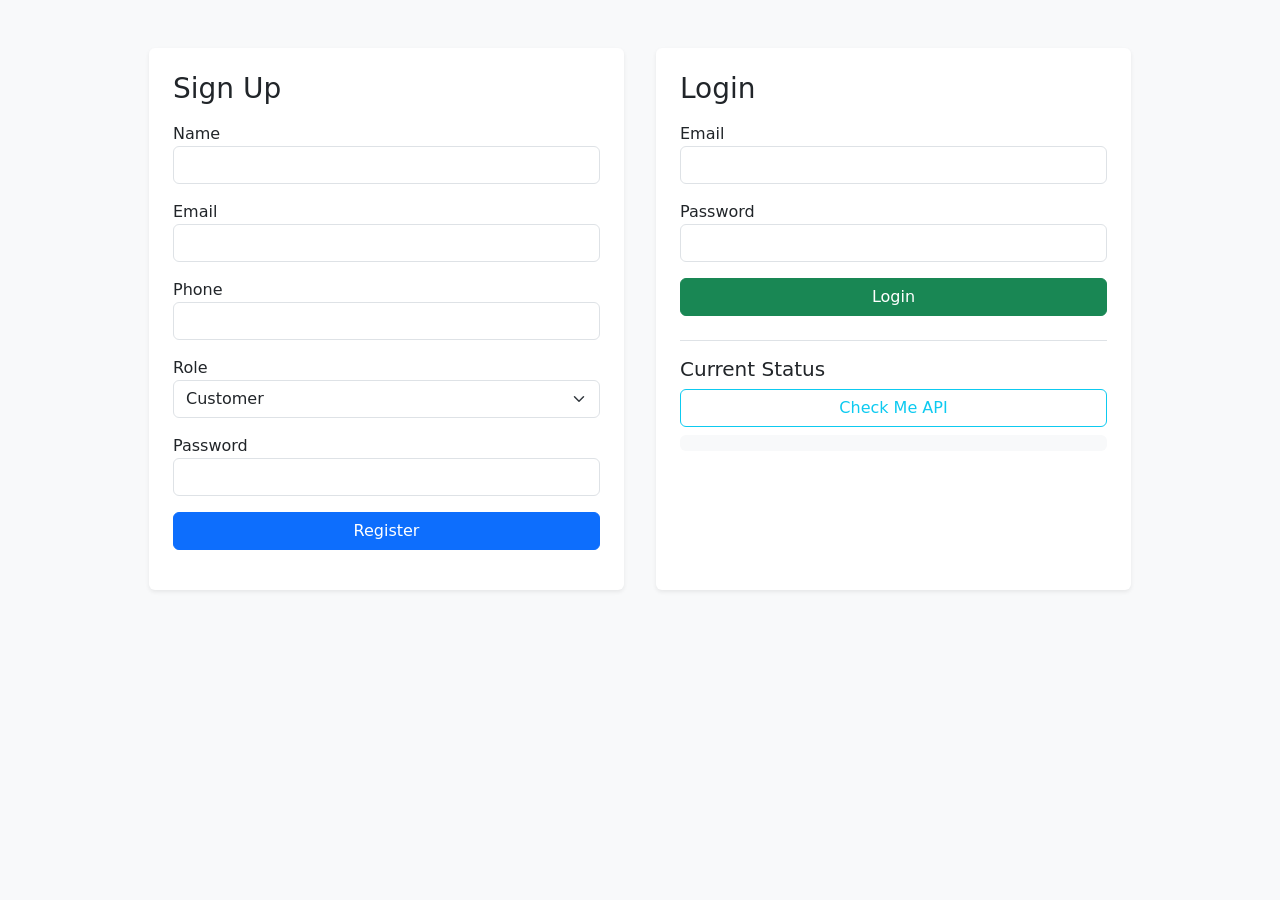
==== templates/index.html @ baffa247 "first commit" ====
<!DOCTYPE html>
<html lang="en">
<head>
    <meta charset="UTF-8">
    <title>AutoMobile - Authentication</title>
    <!-- Bootstrap via CDN for quick styling -->
    <link href="https://cdn.jsdelivr.net/npm/bootstrap@5.3.2/dist/css/bootstrap.min.css" rel="stylesheet">
    <script src="https://code.jquery.com/jquery-3.7.1.min.js"></script>
</head>
<body class="bg-light">
<div class="container mt-5">
    <div class="row justify-content-center">
        <!-- Register Form -->
        <div class="col-md-5 me-md-3 bg-white p-4 rounded shadow-sm">
            <h3 class="mb-3">Sign Up</h3>
            <form id="register-form">
                <div class="mb-3">
                    <label>Name</label>
                    <input type="text" class="form-control" name="name" required>
                </div>
                <div class="mb-3">
                    <label>Email</label>
                    <input type="email" class="form-control" name="email" required>
                </div>
                <div class="mb-3">
                    <label>Phone</label>
                    <input type="text" class="form-control" name="phone">
                </div>
                <div class="mb-3">
                    <label>Role</label>
                    <select class="form-select" name="role">
                        <option value="customer">Customer</option>
                        <option value="mechanic">Mechanic</option>
                    </select>
                </div>
                <div class="mb-3">
                    <label>Password</label>
                    <input type="password" class="form-control" name="password" required>
                </div>
                <button type="submit" class="btn btn-primary w-100">Register</button>
                <div id="register-message" class="mt-3"></div>
            </form>
        </div>

        <!-- Login Form -->
        <div class="col-md-5 ms-md-3 bg-white p-4 rounded shadow-sm mt-4 mt-md-0">
            <h3 class="mb-3">Login</h3>
            <form id="login-form">
                <div class="mb-3">
                    <label>Email</label>
                    <input type="email" class="form-control" name="email" required>
                </div>
                <div class="mb-3">
                    <label>Password</label>
                    <input type="password" class="form-control" name="password" required>
                </div>
                <button type="submit" class="btn btn-success w-100">Login</button>
                <div id="login-message" class="mt-3"></div>
            </form>

            <div class="mt-4 border-top pt-3">
                <h5>Current Status</h5>
                <button id="btn-check-auth" class="btn btn-outline-info w-100">Check Me API</button>
                <pre id="auth-output" class="mt-2 bg-light p-2 rounded"></pre>
            </div>
        </div>
    </div>
</div>

<script src="/static/js/api.js"></script>
</body>
</html>
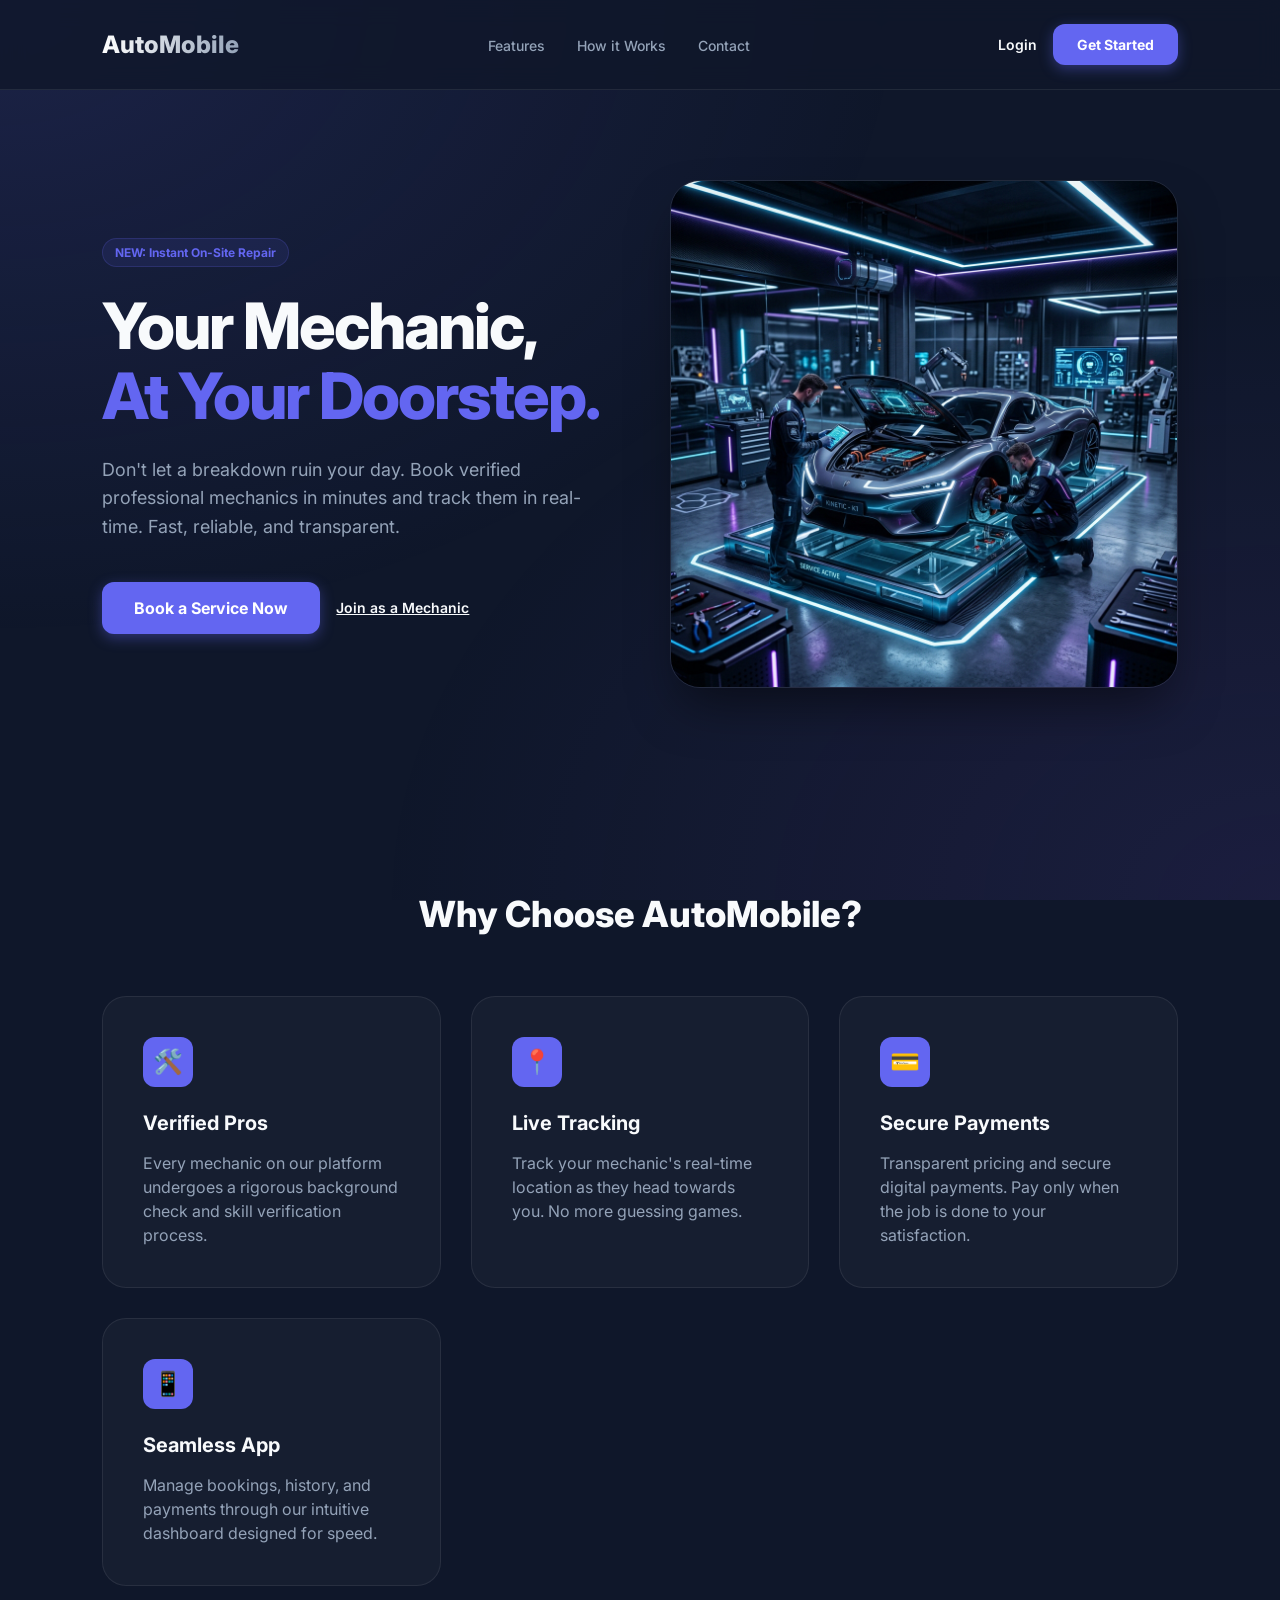
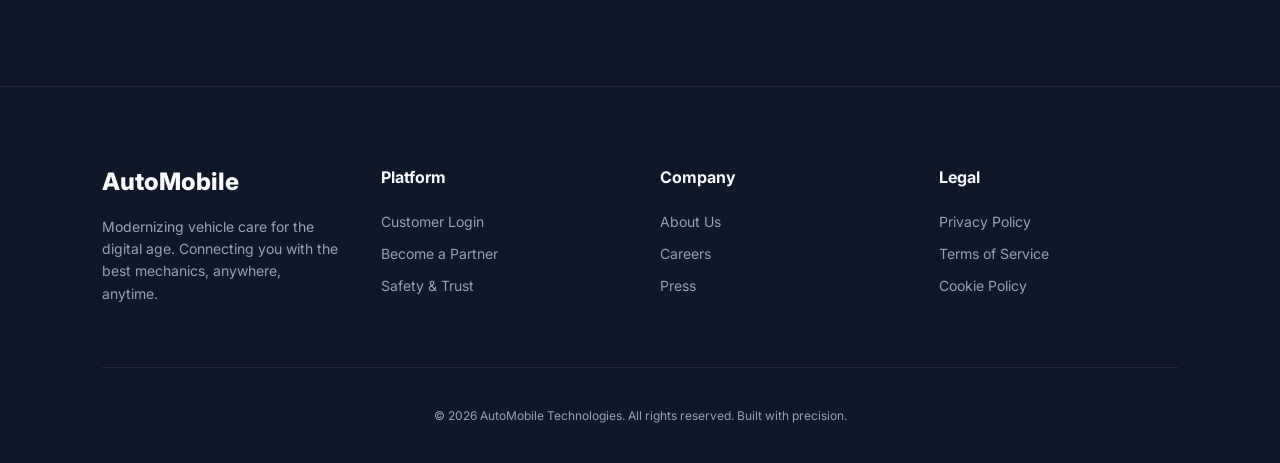
==== commit 85b4fe07: "Features : Landing page and service module in mechanic dashboard" ====
--- a/templates/index.html
+++ b/templates/index.html
@@ -2,71 +2,124 @@
 <html lang="en">
 <head>
     <meta charset="UTF-8">
-    <title>AutoMobile - Authentication</title>
-    <!-- Bootstrap via CDN for quick styling -->
-    <link href="https://cdn.jsdelivr.net/npm/bootstrap@5.3.2/dist/css/bootstrap.min.css" rel="stylesheet">
-    <script src="https://code.jquery.com/jquery-3.7.1.min.js"></script>
+    <meta name="viewport" content="width=device-width, initial-scale=1.0">
+    <meta name="description" content="AutoMobile - The ultimate platform for on-demand mechanic services. Book verified professionals, track real-time, and get your vehicle fixed at your doorstep.">
+    <title>AutoMobile | On-Demand Mechanic Services & Vehicle Care</title>
+    
+    <!-- Fonts -->
+    <link rel="preconnect" href="https://fonts.googleapis.com">
+    <link rel="preconnect" href="https://fonts.gstatic.com" crossorigin>
+    <link href="https://fonts.googleapis.com/css2?family=Inter:wght@400;500;600;700;800&display=swap" rel="stylesheet">
+    
+    <!-- Styles -->
+    <link rel="stylesheet" href="/static/css/landing.css">
 </head>
-<body class="bg-light">
-<div class="container mt-5">
-    <div class="row justify-content-center">
-        <!-- Register Form -->
-        <div class="col-md-5 me-md-3 bg-white p-4 rounded shadow-sm">
-            <h3 class="mb-3">Sign Up</h3>
-            <form id="register-form">
-                <div class="mb-3">
-                    <label>Name</label>
-                    <input type="text" class="form-control" name="name" required>
-                </div>
-                <div class="mb-3">
-                    <label>Email</label>
-                    <input type="email" class="form-control" name="email" required>
-                </div>
-                <div class="mb-3">
-                    <label>Phone</label>
-                    <input type="text" class="form-control" name="phone">
-                </div>
-                <div class="mb-3">
-                    <label>Role</label>
-                    <select class="form-select" name="role">
-                        <option value="customer">Customer</option>
-                        <option value="mechanic">Mechanic</option>
-                    </select>
-                </div>
-                <div class="mb-3">
-                    <label>Password</label>
-                    <input type="password" class="form-control" name="password" required>
-                </div>
-                <button type="submit" class="btn btn-primary w-100">Register</button>
-                <div id="register-message" class="mt-3"></div>
-            </form>
+<body>
+    <div class="bg-glow"></div>
+
+    <nav>
+        <a href="/" class="logo">AutoMobile</a>
+        <ul class="nav-links">
+            <li><a href="#features">Features</a></li>
+            <li><a href="#how-it-works">How it Works</a></li>
+            <li><a href="#contact">Contact</a></li>
+        </ul>
+        <div class="nav-actions">
+            <a href="/login/" class="btn-ghost">Login</a>
+            <a href="/signup/" class="btn-primary">Get Started</a>
         </div>
+    </nav>
 
-        <!-- Login Form -->
-        <div class="col-md-5 ms-md-3 bg-white p-4 rounded shadow-sm mt-4 mt-md-0">
-            <h3 class="mb-3">Login</h3>
-            <form id="login-form">
-                <div class="mb-3">
-                    <label>Email</label>
-                    <input type="email" class="form-control" name="email" required>
-                </div>
-                <div class="mb-3">
-                    <label>Password</label>
-                    <input type="password" class="form-control" name="password" required>
-                </div>
-                <button type="submit" class="btn btn-success w-100">Login</button>
-                <div id="login-message" class="mt-3"></div>
-            </form>
-
-            <div class="mt-4 border-top pt-3">
-                <h5>Current Status</h5>
-                <button id="btn-check-auth" class="btn btn-outline-info w-100">Check Me API</button>
-                <pre id="auth-output" class="mt-2 bg-light p-2 rounded"></pre>
+    <header class="hero">
+        <div class="hero-content reveal">
+            <span class="hero-tag">NEW: Instant On-Site Repair</span>
+            <h1>Your Mechanic, <br><span style="color: var(--primary)">At Your Doorstep.</span></h1>
+            <p>Don't let a breakdown ruin your day. Book verified professional mechanics in minutes and track them in real-time. Fast, reliable, and transparent.</p>
+            <div class="nav-actions">
+                <a href="/signup/" class="btn-primary" style="padding: 16px 32px; font-size: 16px;">Book a Service Now</a>
+                <a href="/signup/?role=mechanic" class="btn-ghost" style="text-decoration: underline;">Join as a Mechanic</a>
             </div>
         </div>
-    </div>
-</div>
+        <div class="hero-image reveal" style="animation-delay: 0.2s;">
+            <img src="/static/images/hero_preview.png" alt="Futuristic Garage with Modern Car" onerror="this.src='https://images.unsplash.com/photo-1486262715619-67b85e0b08d3?q=80&w=2070&auto=format&fit=crop'">
+        </div>
+    </header>
 
-<script src="/static/js/api.js"></script>
+    <section id="features" class="features">
+        <h2 class="section-title reveal">Why Choose AutoMobile?</h2>
+        <div class="features-grid">
+            <div class="feature-card reveal" style="animation-delay: 0.1s;">
+                <div class="feature-icon">🛠️</div>
+                <h3>Verified Pros</h3>
+                <p>Every mechanic on our platform undergoes a rigorous background check and skill verification process.</p>
+            </div>
+            <div class="feature-card reveal" style="animation-delay: 0.2s;">
+                <div class="feature-icon">📍</div>
+                <h3>Live Tracking</h3>
+                <p>Track your mechanic's real-time location as they head towards you. No more guessing games.</p>
+            </div>
+            <div class="feature-card reveal" style="animation-delay: 0.3s;">
+                <div class="feature-icon">💳</div>
+                <h3>Secure Payments</h3>
+                <p>Transparent pricing and secure digital payments. Pay only when the job is done to your satisfaction.</p>
+            </div>
+            <div class="feature-card reveal" style="animation-delay: 0.4s;">
+                <div class="feature-icon">📱</div>
+                <h3>Seamless App</h3>
+                <p>Manage bookings, history, and payments through our intuitive dashboard designed for speed.</p>
+            </div>
+        </div>
+    </section>
+
+    <footer>
+        <div class="footer-content">
+            <div class="footer-info">
+                <a href="/" class="footer-logo">AutoMobile</a>
+                <p class="footer-text">Modernizing vehicle care for the digital age. Connecting you with the best mechanics, anywhere, anytime.</p>
+            </div>
+            <div class="footer-links">
+                <h4>Platform</h4>
+                <ul>
+                    <li><a href="/login/">Customer Login</a></li>
+                    <li><a href="/signup/?role=mechanic">Become a Partner</a></li>
+                    <li><a href="#">Safety & Trust</a></li>
+                </ul>
+            </div>
+            <div class="footer-links">
+                <h4>Company</h4>
+                <ul>
+                    <li><a href="#">About Us</a></li>
+                    <li><a href="#">Careers</a></li>
+                    <li><a href="#">Press</a></li>
+                </ul>
+            </div>
+            <div class="footer-links">
+                <h4>Legal</h4>
+                <ul>
+                    <li><a href="#">Privacy Policy</a></li>
+                    <li><a href="#">Terms of Service</a></li>
+                    <li><a href="#">Cookie Policy</a></li>
+                </ul>
+            </div>
+        </div>
+        <div class="copyright">
+            &copy; 2026 AutoMobile Technologies. All rights reserved. Built with precision.
+        </div>
+    </footer>
+
+    <script>
+        // Simple scroll reveal
+        document.addEventListener('DOMContentLoaded', () => {
+            const observer = new IntersectionObserver((entries) => {
+                entries.forEach(entry => {
+                    if (entry.isIntersecting) {
+                        entry.target.classList.add('reveal');
+                    }
+                });
+            }, { threshold: 0.1 });
+
+            document.querySelectorAll('.reveal').forEach(el => observer.observe(el));
+        });
+    </script>
 </body>
 </html>
--- a/static/css/landing.css
+++ b/static/css/landing.css
@@ -0,0 +1,312 @@
+:root {
+    --primary: #6366f1;
+    --primary-hover: #4f46e5;
+    --secondary: #8b5cf6;
+    --bg-dark: #0f172a;
+    --card-bg: rgba(30, 41, 59, 0.6);
+    --text-main: #f8fafc;
+    --text-dim: #94a3b8;
+    --accent: #10b981;
+    --glass: rgba(255, 255, 255, 0.03);
+    --border: rgba(255, 255, 255, 0.08);
+}
+
+* {
+    margin: 0;
+    padding: 0;
+    box-sizing: border-box;
+    font-family: 'Inter', sans-serif;
+}
+
+body {
+    background-color: var(--bg-dark);
+    color: var(--text-main);
+    overflow-x: hidden;
+}
+
+/* Background Gradients */
+.bg-glow {
+    position: fixed;
+    top: 0;
+    left: 0;
+    width: 100%;
+    height: 100%;
+    z-index: -1;
+    background-image: 
+        radial-gradient(at 0% 0%, rgba(99, 102, 241, 0.15) 0px, transparent 50%),
+        radial-gradient(at 100% 100%, rgba(139, 92, 246, 0.1) 0px, transparent 50%);
+    pointer-events: none;
+}
+
+/* Navbar */
+nav {
+    display: flex;
+    justify-content: space-between;
+    align-items: center;
+    padding: 24px 8%;
+    background: rgba(15, 23, 42, 0.8);
+    backdrop-filter: blur(12px);
+    position: fixed;
+    top: 0;
+    width: 100%;
+    z-index: 1000;
+    border-bottom: 1px solid var(--border);
+}
+
+.logo {
+    font-size: 24px;
+    font-weight: 800;
+    background: linear-gradient(to right, #fff, var(--text-dim));
+    -webkit-background-clip: text;
+    -webkit-text-fill-color: transparent;
+    text-decoration: none;
+}
+
+.nav-links {
+    display: flex;
+    gap: 32px;
+    list-style: none;
+}
+
+.nav-links a {
+    color: var(--text-dim);
+    text-decoration: none;
+    font-weight: 500;
+    transition: 0.3s;
+    font-size: 14px;
+}
+
+.nav-links a:hover {
+    color: var(--text-main);
+}
+
+.nav-actions {
+    display: flex;
+    gap: 16px;
+    align-items: center;
+}
+
+.btn-ghost {
+    color: var(--text-main);
+    text-decoration: none;
+    font-weight: 600;
+    font-size: 14px;
+}
+
+.btn-primary {
+    background: var(--primary);
+    color: white;
+    padding: 12px 24px;
+    border-radius: 12px;
+    text-decoration: none;
+    font-weight: 700;
+    font-size: 14px;
+    transition: 0.3s;
+    box-shadow: 0 4px 14px 0 rgba(99, 102, 241, 0.39);
+}
+
+.btn-primary:hover {
+    background: var(--primary-hover);
+    transform: translateY(-2px);
+}
+
+/* Hero Section */
+.hero {
+    padding: 180px 8% 100px;
+    display: flex;
+    align-items: center;
+    gap: 60px;
+}
+
+.hero-content {
+    flex: 1;
+}
+
+.hero-tag {
+    display: inline-block;
+    padding: 6px 12px;
+    background: rgba(99, 102, 241, 0.1);
+    color: var(--primary);
+    border-radius: 20px;
+    font-size: 12px;
+    font-weight: 700;
+    margin-bottom: 24px;
+    border: 1px solid rgba(99, 102, 241, 0.2);
+}
+
+.hero h1 {
+    font-size: 64px;
+    font-weight: 800;
+    line-height: 1.1;
+    margin-bottom: 24px;
+    letter-spacing: -2px;
+}
+
+.hero p {
+    font-size: 18px;
+    color: var(--text-dim);
+    margin-bottom: 40px;
+    line-height: 1.6;
+    max-width: 500px;
+}
+
+.hero-image {
+    flex: 1;
+    position: relative;
+}
+
+.hero-image img {
+    width: 100%;
+    border-radius: 30px;
+    box-shadow: 0 25px 50px -12px rgba(0, 0, 0, 0.5);
+    border: 1px solid var(--border);
+}
+
+/* Features */
+.features {
+    padding: 100px 8%;
+    text-align: center;
+}
+
+.section-title {
+    font-size: 36px;
+    font-weight: 800;
+    margin-bottom: 60px;
+}
+
+.features-grid {
+    display: grid;
+    grid-template-columns: repeat(auto-fit, minmax(280px, 1fr));
+    gap: 30px;
+}
+
+.feature-card {
+    background: var(--glass);
+    padding: 40px;
+    border-radius: 24px;
+    border: 1px solid var(--border);
+    transition: 0.3s;
+    text-align: left;
+}
+
+.feature-card:hover {
+    background: rgba(255, 255, 255, 0.05);
+    transform: translateY(-10px);
+    border-color: var(--primary);
+}
+
+.feature-icon {
+    width: 50px;
+    height: 50px;
+    background: var(--primary);
+    border-radius: 12px;
+    display: flex;
+    align-items: center;
+    justify-content: center;
+    margin-bottom: 24px;
+    font-size: 24px;
+}
+
+.feature-card h3 {
+    font-size: 20px;
+    margin-bottom: 16px;
+}
+
+.feature-card p {
+    color: var(--text-dim);
+    line-height: 1.5;
+}
+
+/* Footer */
+footer {
+    padding: 80px 8% 40px;
+    border-top: 1px solid var(--border);
+}
+
+.footer-content {
+    display: grid;
+    grid-template-columns: repeat(auto-fit, minmax(200px, 1fr));
+    gap: 40px;
+    margin-bottom: 60px;
+}
+
+.footer-logo {
+    font-size: 24px;
+    font-weight: 800;
+    margin-bottom: 20px;
+    display: block;
+    color: white;
+    text-decoration: none;
+}
+
+.footer-text {
+    color: var(--text-dim);
+    font-size: 14px;
+    line-height: 1.6;
+}
+
+.footer-links h4 {
+    margin-bottom: 24px;
+    font-size: 16px;
+}
+
+.footer-links ul {
+    list-style: none;
+}
+
+.footer-links li {
+    margin-bottom: 12px;
+}
+
+.footer-links a {
+    color: var(--text-dim);
+    text-decoration: none;
+    font-size: 14px;
+    transition: 0.3s;
+}
+
+.footer-links a:hover {
+    color: var(--text-main);
+}
+
+.copyright {
+    text-align: center;
+    color: var(--text-dim);
+    font-size: 12px;
+    border-top: 1px solid var(--border);
+    padding-top: 40px;
+}
+
+/* Animations */
+@keyframes fadeInUp {
+    from {
+        opacity: 0;
+        transform: translateY(30px);
+    }
+    to {
+        opacity: 1;
+        transform: translateY(0);
+    }
+}
+
+.reveal {
+    animation: fadeInUp 0.8s ease forwards;
+}
+
+@media (max-width: 992px) {
+    .hero {
+        flex-direction: column;
+        padding-top: 140px;
+        text-align: center;
+    }
+    .hero p {
+        margin-left: auto;
+        margin-right: auto;
+    }
+    .hero h1 {
+        font-size: 48px;
+    }
+    .nav-links {
+        display: none;
+    }
+}
